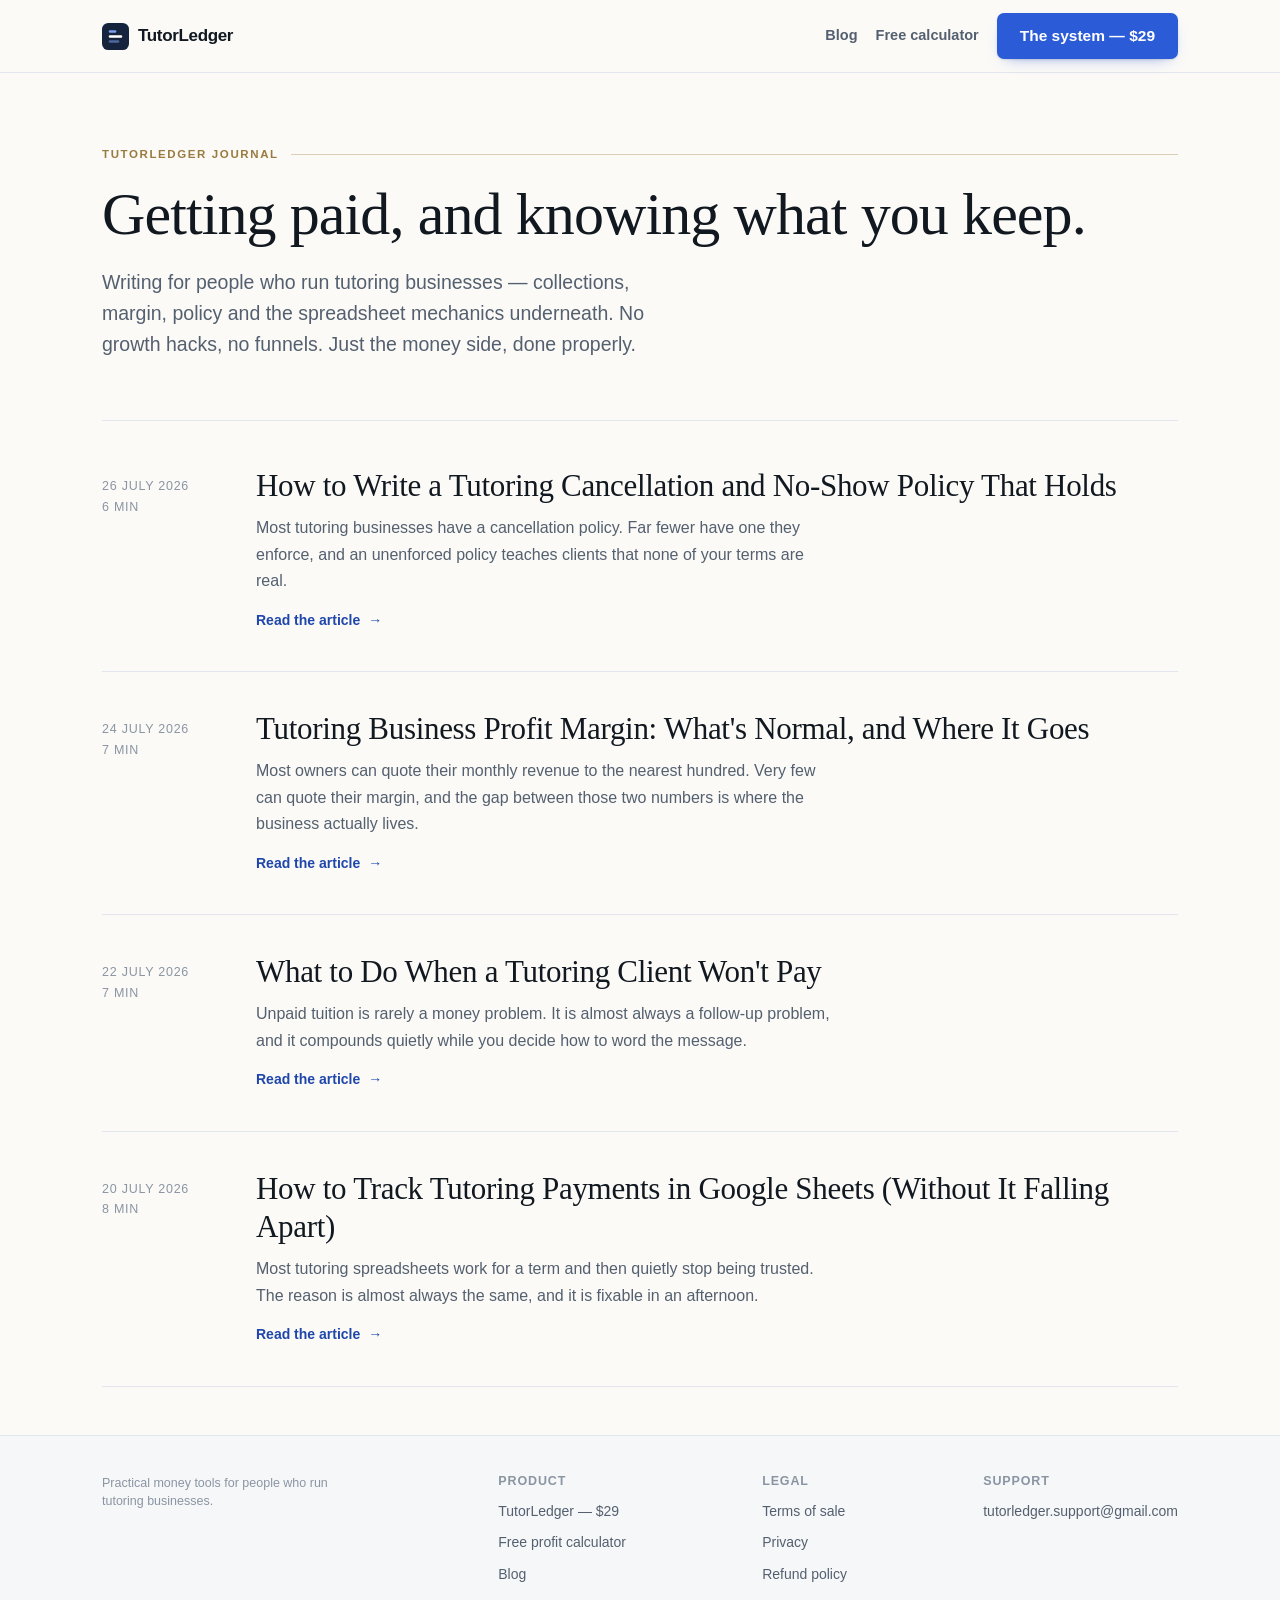
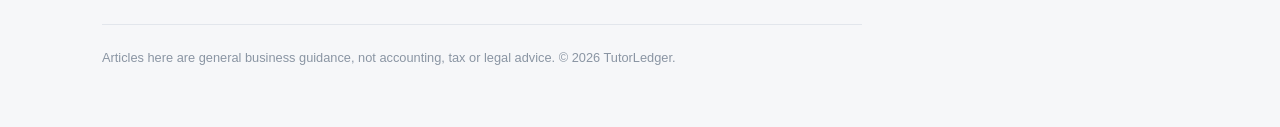
==== blog/index.html @ 0089ec77 "Add the blog: four articles, generator, sitemap Editorial finance rather than startup blog. A serif " ====
<!DOCTYPE html>
<html lang="en">
<head>
<meta charset="utf-8">
<meta name="viewport" content="width=device-width, initial-scale=1">
<title>Blog — TutorLedger</title>
<meta name="description" content="Practical writing on tuition, collections and margin for people who run tutoring businesses.">
<link rel="canonical" href="https://tutorledger.github.io/blog/">
<meta property="og:type" content="article">
<meta property="og:title" content="Blog — TutorLedger">
<meta property="og:description" content="Practical writing on tuition, collections and margin for people who run tutoring businesses.">
<meta property="og:url" content="https://tutorledger.github.io/blog/">
<meta property="og:image" content="https://tutorledger.github.io/assets/og-cover.png">
<meta name="twitter:card" content="summary_large_image">
<link rel="icon" href="../assets/logo.svg">
<link rel="stylesheet" href="../assets/tl.css?v=efbc4c7b">
<link rel="stylesheet" href="../assets/blog.css?v=c5a45bbe">

</head>
<body class="blog">
<div class="progress"></div>
<header class="site-head">
  <nav class="wrap nav">
    <a class="logo" href="../"><svg viewBox="0 0 32 32" width="27" height="27" aria-hidden="true"><rect width="32" height="32" rx="7.5" fill="#16233D"/><rect x="8" y="8.5" width="9" height="3" rx="1.5" fill="#7CA0F0"/><rect x="8" y="14.5" width="16" height="3" rx="1.5" fill="#FFFFFF"/><rect x="8" y="20.5" width="12.5" height="3" rx="1.5" fill="#7CA0F0" opacity=".55"/></svg> TutorLedger</a>
    <div class="nav-spacer"></div>
    <a class="navlink hide-sm" href="../blog/">Blog</a>
    <a class="navlink" href="../tutoring-profit-calculator/">Free calculator</a>
    <a class="btn glow" href="../">The system — $29</a>
  </nav>
</header>

<main class="wrap">
  <div class="blog-hero">
    <p class="kicker">TutorLedger Journal</p>
    <h1>Getting paid, and knowing what you keep.</h1>
    <p class="lede">Writing for people who run tutoring businesses — collections, margin, policy and
      the spreadsheet mechanics underneath. No growth hacks, no funnels. Just the money side, done
      properly.</p>
  </div>

  <div class="posts">
    <a class="post-card rise" href="tutoring-cancellation-no-show-policy/">
      <div class="when">26 July 2026<br>6 min</div>
      <div>
        <h2>How to Write a Tutoring Cancellation and No-Show Policy That Holds</h2>
        <p>Most tutoring businesses have a cancellation policy. Far fewer have one they enforce, and an unenforced policy teaches clients that none of your terms are real.</p>
        <span class="more">Read the article <span>&rarr;</span></span>
      </div>
    </a>
    <a class="post-card rise" href="tutoring-business-profit-margin/">
      <div class="when">24 July 2026<br>7 min</div>
      <div>
        <h2>Tutoring Business Profit Margin: What's Normal, and Where It Goes</h2>
        <p>Most owners can quote their monthly revenue to the nearest hundred. Very few can quote their margin, and the gap between those two numbers is where the business actually lives.</p>
        <span class="more">Read the article <span>&rarr;</span></span>
      </div>
    </a>
    <a class="post-card rise" href="client-wont-pay-tutoring/">
      <div class="when">22 July 2026<br>7 min</div>
      <div>
        <h2>What to Do When a Tutoring Client Won't Pay</h2>
        <p>Unpaid tuition is rarely a money problem. It is almost always a follow-up problem, and it compounds quietly while you decide how to word the message.</p>
        <span class="more">Read the article <span>&rarr;</span></span>
      </div>
    </a>
    <a class="post-card rise" href="track-tutoring-payments-google-sheets/">
      <div class="when">20 July 2026<br>8 min</div>
      <div>
        <h2>How to Track Tutoring Payments in Google Sheets (Without It Falling Apart)</h2>
        <p>Most tutoring spreadsheets work for a term and then quietly stop being trusted. The reason is almost always the same, and it is fixable in an afternoon.</p>
        <span class="more">Read the article <span>&rarr;</span></span>
      </div>
    </a>
  </div>
</main>

<footer class="site-foot">
  <div class="wrap">
    <div class="foot-grid">
      <div style="min-width:220px">
        <p class="tiny faint" style="max-width:260px">Practical money tools for people who run tutoring businesses.</p>
      </div>
      <div>
        <h4>Product</h4>
        <a href="../">TutorLedger — $29</a>
        <a href="../tutoring-profit-calculator/">Free profit calculator</a>
        <a href="../blog/">Blog</a>
      </div>
      <div>
        <h4>Legal</h4>
        <a href="../terms.html">Terms of sale</a>
        <a href="../privacy.html">Privacy</a>
        <a href="../refund-policy.html">Refund policy</a>
      </div>
      <div>
        <h4>Support</h4>
        <a href="mailto:tutorledger.support@gmail.com">tutorledger.support@gmail.com</a>
      </div>
    </div>
    <p class="legal">Articles here are general business guidance, not accounting, tax or legal advice.
      © <span id="yr">2026</span> TutorLedger.</p>
  </div>
</footer>
<script src="../assets/tl.js?v=0a86f0d6" defer></script>
<script src="../assets/blog.js?v=1a45f15f" defer></script>
<script>document.getElementById("yr").textContent=new Date().getFullYear();</script>
</body>
</html>
---- assets/tl.css ----
/* ============================================================
   TutorLedger — shared design system
   Sober / financial. Navy, graphite, sharp tables, generous air.
   ============================================================ */

:root{
  /* surfaces */
  --bg:#ffffff;
  --bg-alt:#f6f7f9;
  --bg-deep:#16233d;
  --card:#ffffff;
  --line:#e2e6ec;
  --line-soft:#eef1f5;

  /* ink */
  --ink:#111820;
  --ink-soft:#54606f;
  --ink-faint:#8a95a3;
  --ink-invert:#f2f5f9;

  /* brand */
  --navy:#16233d;
  --accent:#2b5bd7;
  --accent-ink:#1e46ab;
  --accent-soft:#eef3fd;

  /* semantic */
  --loss:#b3261e;
  --loss-bg:#fdf3f2;
  --gain:#12704a;
  --gain-bg:#f1f9f5;
  --warn:#8a5a00;

  --radius:10px;
  --radius-sm:7px;
  --maxw:1120px;
  --measure:700px;
  --shadow:0 1px 2px rgba(16,24,40,.05), 0 8px 24px -12px rgba(16,24,40,.12);
}

@media (prefers-color-scheme: dark){
  :root{
    --bg:#0d1117; --bg-alt:#131922; --bg-deep:#0a0f18; --card:#161d27;
    --line:#28313d; --line-soft:#1e2733;
    --ink:#e6ebf2; --ink-soft:#a0abb9; --ink-faint:#74808e; --ink-invert:#f2f5f9;
    --navy:#0a0f18; --accent:#7ca0f0; --accent-ink:#9db8f5; --accent-soft:#182238;
    --loss:#f08b84; --loss-bg:#2a1614; --gain:#5cc394; --gain-bg:#10241b;
    --warn:#d9a441;
    --shadow:0 1px 2px rgba(0,0,0,.4), 0 8px 24px -12px rgba(0,0,0,.6);
  }
}

*{box-sizing:border-box}
html{scroll-behavior:smooth}
body{
  margin:0; background:var(--bg); color:var(--ink);
  font:16px/1.65 -apple-system,BlinkMacSystemFont,"Segoe UI",Roboto,"Helvetica Neue",Arial,sans-serif;
  -webkit-font-smoothing:antialiased; text-rendering:optimizeLegibility;
}
/* height:auto is not optional here. The screenshots carry explicit width/height
   attributes so the browser can reserve space and avoid layout shift; without
   height:auto the width scales down on narrow screens while the height stays at
   the attribute value, and every image ends up vertically stretched. */
img,svg{max-width:100%; height:auto}
.wrap{max-width:var(--maxw); margin:0 auto; padding:0 22px}
.measure{max-width:var(--measure)}

/* ---------- type ---------- */
h1,h2,h3,h4{letter-spacing:-.021em; line-height:1.18; margin:0}
h1{font-size:clamp(30px,4.6vw,46px); font-weight:750}
h2{font-size:clamp(23px,3vw,31px); font-weight:700}
h3{font-size:19px; font-weight:650}
p{margin:0 0 1em}
.lede{font-size:clamp(16.5px,2vw,19.5px); color:var(--ink-soft); line-height:1.6}
.eyebrow{
  font-size:12px; font-weight:700; letter-spacing:.09em; text-transform:uppercase;
  color:var(--accent-ink); margin:0 0 12px;
}
.num{font-variant-numeric:tabular-nums}
.muted{color:var(--ink-soft)}
.faint{color:var(--ink-faint)}
.tiny{font-size:12.5px; line-height:1.5}

/* ---------- header / nav ---------- */
.site-head{
  position:sticky; top:0; z-index:40; background:color-mix(in srgb, var(--bg) 88%, transparent);
  backdrop-filter:saturate(180%) blur(10px); border-bottom:1px solid var(--line);
}
/* Horizontal padding is repeated from .wrap on purpose: .nav is also a .wrap,
   comes later in this file at the same specificity, and a bare `padding:13px 0`
   silently wiped it out — which pinned the logo to the left edge of the screen. */
.nav{display:flex; align-items:center; gap:18px; padding:13px 22px}
.logo{display:flex; align-items:center; gap:9px; text-decoration:none; color:var(--ink); font-weight:700; letter-spacing:-.02em; font-size:17px}
.logo svg{display:block; flex:none}
.nav-spacer{flex:1}
.nav a.navlink{color:var(--ink-soft); text-decoration:none; font-size:14.5px; font-weight:550}
.nav a.navlink:hover{color:var(--ink)}
@media (max-width:640px){ .nav a.navlink.hide-sm{display:none} }
/* Below 560px there is only room for the mark and the buy button. The free
   calculator keeps its own link in the hero and in the footer, so nothing is
   lost by dropping it from the bar. */
@media (max-width:560px){
  /* 22px matches .wrap so the mark lines up with the page content below it;
     the room comes from the tighter gap and the smaller button instead. */
  .nav{gap:12px; padding:11px 22px}
  .nav a.navlink{display:none}
  .nav .btn{padding:9px 15px; font-size:14px}
  .logo{font-size:16px; gap:8px}
  .logo svg{width:24px; height:24px}
}

/* ---------- buttons ---------- */
.btn{
  --glow:43,91,215;                      /* accent, as rgb triplet for rgba() */
  position:relative; overflow:hidden; isolation:isolate;
  display:inline-block; background:var(--accent); color:#fff; text-decoration:none;
  padding:12px 22px; border-radius:var(--radius-sm); font-weight:650; font-size:15.5px;
  border:1px solid transparent; cursor:pointer; font-family:inherit; line-height:1.3;
  white-space:nowrap;                    /* "Get it — $29" was wrapping to two lines */
  box-shadow:0 1px 2px rgba(16,24,40,.10), 0 6px 16px -9px rgba(var(--glow),.65);
  transition:filter .15s ease, transform .15s ease, box-shadow .25s ease;
}
.btn:hover{filter:brightness(1.07); transform:translateY(-1px);
  box-shadow:0 2px 4px rgba(16,24,40,.12), 0 12px 26px -10px rgba(var(--glow),.95)}
.btn:active{transform:translateY(1px)}
.btn:focus-visible{outline:3px solid rgba(var(--glow),.45); outline-offset:2px}
.btn.lg{padding:15px 30px; font-size:17px}
.btn.ghost{--glow:43,91,215; background:transparent; color:var(--accent-ink); border-color:var(--line); box-shadow:none}
.btn.ghost:hover{background:var(--accent-soft); box-shadow:none; transform:none}
.btn.onnavy{--glow:255,255,255; background:#fff; color:var(--navy)}

/* Emphasis for the buy buttons: a slow breathing glow plus a sheen that sweeps
   across every few seconds. Deliberately unhurried — this is a product people
   trust with money, and a button that flashes reads as a discount pop-up. */
@keyframes tl-breathe{
  0%,100%{box-shadow:0 1px 2px rgba(16,24,40,.10), 0 6px 16px -9px rgba(var(--glow),.60)}
  50%    {box-shadow:0 1px 2px rgba(16,24,40,.10), 0 12px 30px -9px rgba(var(--glow),1)}
}
@keyframes tl-sheen{
  0%, 78%  {transform:translateX(-130%) skewX(-18deg)}
  92%, 100%{transform:translateX(130%)  skewX(-18deg)}
}
.btn.glow{animation:tl-breathe 3.4s ease-in-out infinite}
.btn.glow::after{
  content:""; position:absolute; top:-2px; bottom:-2px; left:0; width:42%;
  background:linear-gradient(90deg, transparent, rgba(255,255,255,.38), transparent);
  transform:translateX(-130%) skewX(-18deg);
  animation:tl-sheen 5.5s ease-in-out infinite;
  pointer-events:none;
}
.btn.glow.onnavy::after{background:linear-gradient(90deg, transparent, rgba(43,91,215,.20), transparent)}

/* Two buttons side by side. A margin on the second one only works while they
   share a line — as soon as they wrap it pushes the lower button out of line
   with everything else in the column. Gap handles both directions. */
.btnrow{display:flex; flex-wrap:wrap; gap:10px; margin:0 0 18px}
@media (max-width:520px){
  .btnrow{flex-direction:column; align-items:stretch}
  .btnrow .btn{text-align:center}
}

/* ---------- sections ---------- */
section{padding:64px 0}
section.tight{padding:44px 0}
section.alt{background:var(--bg-alt); border-block:1px solid var(--line)}
section.deep{background:var(--bg-deep); color:var(--ink-invert); border:0}
section.deep h2, section.deep h3{color:#fff}
section.deep p{color:#c3cddb}
.sec-head{max-width:var(--measure); margin-bottom:34px}

/* ---------- cards & grids ---------- */
.card{background:var(--card); border:1px solid var(--line); border-radius:var(--radius); padding:24px}
.card.pad-sm{padding:18px}
.grid{display:grid; gap:18px}
.g2{grid-template-columns:repeat(2,1fr)}
.g3{grid-template-columns:repeat(3,1fr)}
.g4{grid-template-columns:repeat(4,1fr)}
@media (max-width:900px){ .g3,.g4{grid-template-columns:repeat(2,1fr)} }
@media (max-width:640px){ .g2,.g3,.g4{grid-template-columns:1fr} }

/* ---------- tables ---------- */
.tablewrap{overflow-x:auto; -webkit-overflow-scrolling:touch; border:1px solid var(--line); border-radius:var(--radius)}
table{border-collapse:collapse; width:100%; min-width:520px; font-size:14.8px}
th,td{padding:12px 15px; text-align:left; border-bottom:1px solid var(--line-soft)}
thead th{background:var(--bg-alt); font-size:12.5px; letter-spacing:.05em; text-transform:uppercase; color:var(--ink-soft); font-weight:700}
tbody tr:last-child td{border-bottom:0}
td.c,th.c{text-align:center}
.yes{color:var(--gain); font-weight:700}
.no{color:var(--ink-faint)}
.hl{background:var(--accent-soft)}

/* ---------- misc ---------- */
.pill{display:inline-block; font-size:12.5px; font-weight:650; padding:4px 10px; border-radius:999px; background:var(--accent-soft); color:var(--accent-ink)}
.pill.gain{background:var(--gain-bg); color:var(--gain)}
.pill.warn{background:#fdf6e7; color:var(--warn)}
.rule{height:1px; background:var(--line); border:0; margin:34px 0}
ul.ticks{list-style:none; padding:0; margin:0}
ul.ticks li{position:relative; padding-left:27px; margin-bottom:11px; color:var(--ink-soft)}
ul.ticks li::before{
  content:""; position:absolute; left:0; top:.52em; width:15px; height:8px;
  border-left:2.2px solid var(--gain); border-bottom:2.2px solid var(--gain);
  transform:rotate(-45deg); border-radius:1px;
}
ul.crosses{list-style:none; padding:0; margin:0}
ul.crosses li{position:relative; padding-left:27px; margin-bottom:11px; color:var(--ink-soft)}
ul.crosses li::before{content:"\00d7"; position:absolute; left:4px; top:-1px; color:var(--ink-faint); font-size:19px; font-weight:700}

.trustbar{display:flex; flex-wrap:wrap; gap:10px 22px; align-items:center; font-size:13.5px; color:var(--ink-soft)}
.trustbar span{display:inline-flex; align-items:center; gap:7px}
.trustbar svg{flex:none; color:var(--gain)}

details.faq{border-bottom:1px solid var(--line); padding:4px 0}
details.faq summary{
  cursor:pointer; padding:15px 30px 15px 0; font-weight:650; font-size:16.5px;
  list-style:none; position:relative;
}
details.faq summary::-webkit-details-marker{display:none}
details.faq summary::after{
  content:"+"; position:absolute; right:4px; top:13px; font-size:22px; font-weight:400;
  color:var(--ink-faint); transition:transform .2s ease;
}
details.faq[open] summary::after{transform:rotate(45deg)}
details.faq .a{padding:0 30px 16px 0; color:var(--ink-soft); max-width:var(--measure)}
details.faq .a p:last-child{margin-bottom:0}

.guarantee{
  border:2px solid var(--gain); background:var(--gain-bg); border-radius:var(--radius);
  padding:26px; max-width:var(--measure);
}
.guarantee h3{color:var(--gain); margin-bottom:8px}

.price{display:flex; align-items:baseline; gap:12px; flex-wrap:wrap}
.price .now{font-size:40px; font-weight:750; letter-spacing:-.03em}
.price .was{font-size:20px; color:var(--ink-faint); text-decoration:line-through}

.shot{
  border:1px solid var(--line); border-radius:var(--radius); overflow:hidden;
  background:var(--bg-alt); box-shadow:var(--shadow);
}
.shot .bar{display:flex; gap:6px; padding:10px 13px; border-bottom:1px solid var(--line); background:var(--card)}
.shot .bar i{width:10px; height:10px; border-radius:50%; background:var(--line); display:block}
.shot .body{padding:0}
.shot img{display:block; width:100%; height:auto}
/* A spreadsheet screenshot squeezed into 330px is unreadable, and the whole
   point of showing it is that the reader can see the numbers. Below 760px the
   image keeps a legible minimum width and scrolls inside its own frame — the
   page itself never scrolls sideways. */
@media (max-width:760px){
  .shot .body{overflow-x:auto; -webkit-overflow-scrolling:touch}
  /* A fixed width, not min-width: with width:auto the image renders at its full
     intrinsic 2152px and the reader has six viewports to swipe through. 680px
     keeps the numbers readable at a little under two swipes. */
  .shot img{width:680px; max-width:none}
  .shot.fit img{width:100%; min-width:0}
  .shot .body::-webkit-scrollbar{height:8px}
  .shot .body::-webkit-scrollbar-thumb{background:var(--line); border-radius:4px}
  .shot figcaption::after{
    content:" — swipe the image sideways to read it";
    color:var(--ink-faint); font-style:italic;
  }
}
.shot .placeholder{
  padding:52px 22px; text-align:center; color:var(--ink-faint); font-size:14px;
  border:2px dashed var(--line); margin:16px; border-radius:8px;
}
.shot figcaption{padding:12px 15px; font-size:13.5px; color:var(--ink-soft); border-top:1px solid var(--line); background:var(--card)}

/* ---------- footer ---------- */
.site-foot{background:var(--bg-alt); border-top:1px solid var(--line); padding:38px 0 46px; margin-top:8px}
.foot-grid{display:flex; flex-wrap:wrap; gap:26px 44px; justify-content:space-between}
.site-foot a{color:var(--ink-soft); text-decoration:none; font-size:14px; display:block; margin-bottom:8px}
.site-foot a:hover{color:var(--ink); text-decoration:underline}
.site-foot h4{font-size:12.5px; text-transform:uppercase; letter-spacing:.07em; color:var(--ink-faint); margin-bottom:12px}
.legal{margin-top:30px; padding-top:22px; border-top:1px solid var(--line); color:var(--ink-faint); font-size:12.8px; max-width:760px}

/* ---------- scroll reveal (respects reduced motion) ---------- */
.reveal{opacity:0; transform:translateY(14px); transition:opacity .5s ease, transform .5s ease}
.reveal.in{opacity:1; transform:none}
@media (prefers-reduced-motion: reduce){
  html{scroll-behavior:auto}
  .reveal{opacity:1 !important; transform:none !important; transition:none}
  .btn{transition:none}
  /* Keep the emphasis, drop the movement: a static glow, no breathing, no sheen. */
  .btn.glow{animation:none; box-shadow:0 2px 4px rgba(16,24,40,.12), 0 10px 26px -9px rgba(var(--glow),.95)}
  .btn.glow::after{display:none}
  .btn:hover{transform:none}
}

/* ---------- long-form article ---------- */
article.prose{max-width:var(--measure)}
article.prose h2{margin:40px 0 12px}
article.prose h3{margin:28px 0 8px}
article.prose p,article.prose li{color:var(--ink-soft)}
article.prose strong{color:var(--ink); font-weight:650}
article.prose ul{padding-left:21px}
article.prose li{margin-bottom:7px}
---- assets/blog.css ----
/* ============================================================
   TutorLedger — blog
   Editorial finance, not startup blog. A serif for the headlines,
   warm paper instead of flat white, brass hairlines, and motion
   that serves reading rather than decorating it.
   Extends tl.css; never loaded on its own.
   ============================================================ */

:root{
  --paper:#FBFAF7;          /* warm off-white — flat #fff reads clinical */
  --paper-deep:#F4F1EA;
  --brass:#9A7B3F;          /* hairlines, kickers, drop cap */
  --brass-soft:#EFE7D6;
  --serif:Georgia,"Iowan Old Style","Palatino Linotype",Palatino,"Times New Roman",serif;
  --measure-read:37rem;     /* ~68 characters — the comfortable line */
}
@media (prefers-color-scheme: dark){
  :root{
    --paper:#0F1319; --paper-deep:#141A22;
    --brass:#C9A55E; --brass-soft:#241E12;
  }
}
:root[data-theme="light"]{ --paper:#FBFAF7; --paper-deep:#F4F1EA; --brass:#9A7B3F; --brass-soft:#EFE7D6 }
:root[data-theme="dark"]{ --paper:#0F1319; --paper-deep:#141A22; --brass:#C9A55E; --brass-soft:#241E12 }

body.blog{background:var(--paper)}
body.blog .site-head{background:color-mix(in srgb, var(--paper) 88%, transparent)}

/* ---------- reading progress ---------- */
.progress{
  position:fixed; top:0; left:0; height:2px; width:0;
  background:linear-gradient(90deg, var(--brass), var(--accent));
  z-index:60; transition:width .12s linear;
}
@media (prefers-reduced-motion: reduce){ .progress{transition:none} }

/* ---------- shared editorial bits ---------- */
.kicker{
  font-family:inherit; font-size:11.5px; font-weight:700; letter-spacing:.14em;
  text-transform:uppercase; color:var(--brass); display:flex; align-items:center; gap:12px;
  margin:0 0 18px;
}
.kicker::after{content:""; flex:1; height:1px; background:var(--brass); opacity:.35}

.rule-brass{border:0; height:1px; background:var(--brass); opacity:.3; margin:44px 0}

/* ---------- index ---------- */
.blog-hero{padding:72px 0 40px; border-bottom:1px solid var(--line)}
.blog-hero h1{font-family:var(--serif); font-size:clamp(38px,6vw,60px); font-weight:400; letter-spacing:-.015em; line-height:1.08}
.blog-hero .lede{margin-top:20px; max-width:34rem; font-size:clamp(17px,2vw,19.5px)}

.posts{display:grid; gap:0; padding:8px 0 40px}
.post-card{
  display:grid; grid-template-columns:120px 1fr; gap:34px; align-items:start;
  padding:38px 0; border-bottom:1px solid var(--line);
  text-decoration:none; color:inherit; position:relative;
}
@media (max-width:720px){ .post-card{grid-template-columns:1fr; gap:12px; padding:30px 0} }
.post-card .when{
  font-size:12.5px; letter-spacing:.06em; text-transform:uppercase; color:var(--ink-faint);
  padding-top:9px; white-space:nowrap;
}
.post-card h2{
  font-family:var(--serif); font-weight:400; font-size:clamp(24px,3vw,31px);
  line-height:1.24; letter-spacing:-.01em; margin:0 0 10px;
  transition:color .2s ease;
}
.post-card p{color:var(--ink-soft); margin:0; max-width:36rem; font-size:16px}
.post-card .more{
  display:inline-flex; align-items:center; gap:8px; margin-top:14px;
  font-size:14px; font-weight:650; color:var(--accent-ink);
}
.post-card .more span{transition:transform .25s cubic-bezier(.2,.7,.3,1)}
.post-card:hover h2{color:var(--accent-ink)}
.post-card:hover .more span{transform:translateX(6px)}
.post-card::before{
  content:""; position:absolute; left:-24px; right:-24px; top:8px; bottom:8px;
  background:var(--paper-deep); border-radius:12px; opacity:0;
  transition:opacity .25s ease; z-index:-1;
}
.post-card:hover::before{opacity:1}

/* ---------- article ---------- */
.article-head{padding:64px 0 0}
.article-head h1{
  font-family:var(--serif); font-weight:400; letter-spacing:-.016em;
  font-size:clamp(33px,5.2vw,52px); line-height:1.1; max-width:24ch;
}
.article-head .standfirst{
  font-family:var(--serif); font-size:clamp(18px,2.3vw,22px); line-height:1.55;
  color:var(--ink-soft); margin-top:22px; max-width:32rem;
}
.byline{
  display:flex; flex-wrap:wrap; gap:8px 20px; align-items:center;
  margin-top:30px; padding-top:20px; border-top:1px solid var(--line);
  font-size:13.5px; color:var(--ink-faint);
}
.byline b{color:var(--ink-soft); font-weight:600}

.layout{display:grid; grid-template-columns:1fr minmax(0,var(--measure-read)) 1fr; gap:40px; padding:44px 0 24px}
.layout > .toc{grid-column:1}
.layout > .prose{grid-column:2}
@media (max-width:1080px){
  .layout{grid-template-columns:1fr; gap:0}
  .layout > .toc{grid-column:1; position:static; margin-bottom:30px}
  .layout > .prose{grid-column:1}
}

.toc{position:sticky; top:96px; align-self:start; font-size:13.5px}
.toc h4{font-size:11px; letter-spacing:.13em; text-transform:uppercase; color:var(--brass); margin:0 0 14px}
.toc a{
  display:block; color:var(--ink-faint); text-decoration:none; padding:6px 0 6px 14px;
  border-left:2px solid var(--line); line-height:1.4;
  transition:color .2s ease, border-color .2s ease;
}
.toc a:hover{color:var(--ink-soft)}
.toc a.on{color:var(--ink); border-color:var(--brass); font-weight:600}
@media (max-width:1080px){
  .toc{border:1px solid var(--line); border-radius:10px; padding:18px 20px; background:var(--paper-deep)}
  .toc a{border-left:0; padding:5px 0}
}

article.post{font-size:18px; line-height:1.78; color:var(--ink-soft); max-width:var(--measure-read)}
article.post > p{margin:0 0 1.35em}
article.post h2{
  font-family:var(--serif); font-weight:400; font-size:clamp(25px,3.4vw,33px);
  line-height:1.24; letter-spacing:-.012em; color:var(--ink);
  margin:2.4em 0 .6em; scroll-margin-top:100px;
}
article.post h3{font-size:19.5px; font-weight:700; color:var(--ink); margin:2em 0 .5em; letter-spacing:-.005em}
article.post strong{color:var(--ink); font-weight:650}
article.post a{color:var(--accent-ink); text-decoration:underline; text-underline-offset:3px; text-decoration-thickness:1px}
article.post ul,article.post ol{padding-left:1.3em; margin:0 0 1.35em}
article.post li{margin-bottom:.6em}
article.post li::marker{color:var(--brass)}

/* first paragraph gets a drop cap — one editorial signal, used once */
article.post > p.opening::first-letter{
  float:left; font-family:var(--serif); font-size:4.1em; line-height:.82;
  padding:.06em .1em 0 0; color:var(--brass); font-weight:400;
}

blockquote.pull{
  margin:2.2em 0; padding:0 0 0 26px; border-left:2px solid var(--brass);
  font-family:var(--serif); font-size:clamp(20px,2.6vw,25px); line-height:1.45;
  color:var(--ink); font-style:italic;
}
blockquote.pull cite{display:block; margin-top:12px; font:600 13.5px/1.5 inherit; font-style:normal; color:var(--ink-faint)}

.callout{
  margin:2.2em 0; padding:22px 24px; border-radius:10px;
  background:var(--paper-deep); border:1px solid var(--line); border-left:3px solid var(--brass);
  font-size:16.5px; line-height:1.65;
}
.callout p:last-child{margin-bottom:0}
.callout .label{
  display:block; font-size:11px; letter-spacing:.13em; text-transform:uppercase;
  color:var(--brass); font-weight:700; margin-bottom:8px;
}

article.post .tablewrap{margin:2em 0}
article.post table{font-size:15.5px}

.figures{display:grid; grid-template-columns:repeat(auto-fit,minmax(150px,1fr)); gap:1px; background:var(--line);
  border:1px solid var(--line); border-radius:10px; overflow:hidden; margin:2.2em 0}
.figures div{background:var(--paper); padding:20px 22px}
.figures .n{font-size:clamp(26px,4vw,34px); font-weight:700; letter-spacing:-.02em; color:var(--ink); font-variant-numeric:tabular-nums}
.figures .n.loss{color:var(--loss)}
.figures .k{display:block; font-size:12.5px; color:var(--ink-faint); margin-top:6px; line-height:1.4}

/* in-article CTA — quiet, not a banner */
.inline-cta{
  margin:2.6em 0; padding:26px 28px; border-radius:12px;
  background:var(--bg-deep); color:#dfe6f0;
}
.inline-cta h3{font-family:var(--serif); font-weight:400; font-size:23px; color:#fff; margin:0 0 8px; letter-spacing:-.01em}
.inline-cta p{margin:0 0 16px; font-size:15.5px; color:#adbccf; line-height:1.6}
.inline-cta .btn{--glow:255,255,255}

.article-foot{border-top:1px solid var(--line); margin-top:40px; padding:34px 0 0}
.related{display:grid; grid-template-columns:repeat(auto-fit,minmax(240px,1fr)); gap:20px; margin-top:20px}
.related a{
  display:block; text-decoration:none; color:inherit; padding:20px 22px;
  border:1px solid var(--line); border-radius:10px; background:var(--paper);
  transition:transform .22s cubic-bezier(.2,.7,.3,1), box-shadow .22s ease, border-color .22s ease;
}
.related a:hover{transform:translateY(-3px); box-shadow:var(--shadow); border-color:var(--brass)}
.related b{display:block; font-family:var(--serif); font-weight:400; font-size:18px; line-height:1.3; color:var(--ink); margin-bottom:6px}
.related span{font-size:13.5px; color:var(--ink-faint)}

/* ---------- motion ---------- */
.rise{opacity:0; transform:translateY(16px); transition:opacity .55s cubic-bezier(.2,.7,.3,1), transform .55s cubic-bezier(.2,.7,.3,1)}
.rise.in{opacity:1; transform:none}
@media (prefers-reduced-motion: reduce){
  .rise{opacity:1 !important; transform:none !important; transition:none}
  .post-card .more span,.related a{transition:none}
  .related a:hover{transform:none}
}
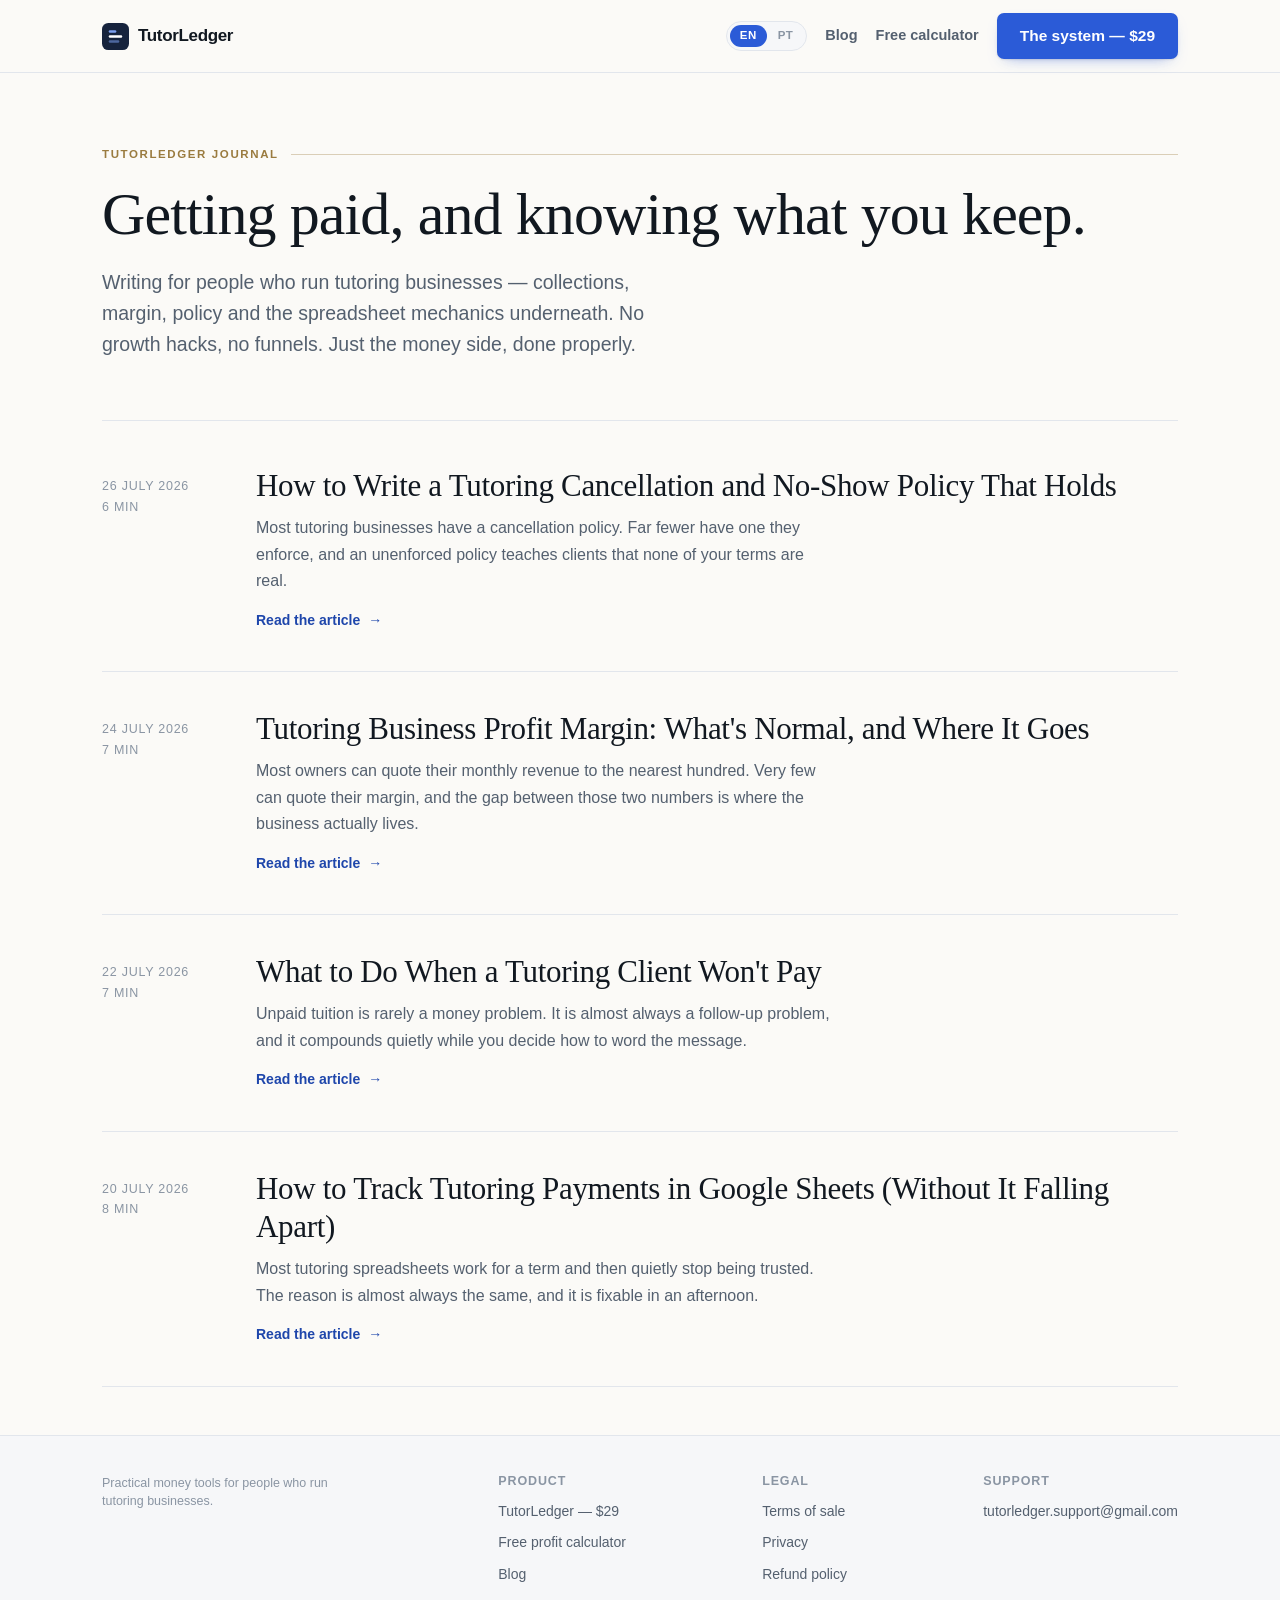
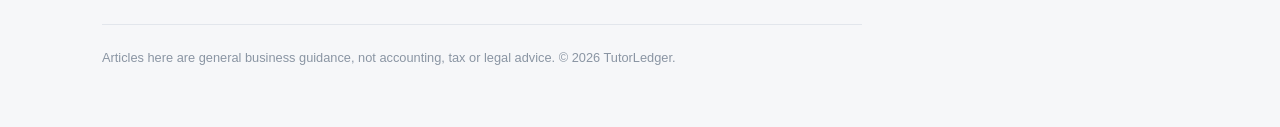
==== commit dc4e16d6: "Add an EN/PT toggle to the header English stays in the HTML and remains what Google indexes: no seco" ====
--- a/blog/index.html
+++ b/blog/index.html
@@ -13,7 +13,7 @@
 <meta property="og:image" content="https://tutorledger.github.io/assets/og-cover.png">
 <meta name="twitter:card" content="summary_large_image">
 <link rel="icon" href="../assets/logo.svg">
-<link rel="stylesheet" href="../assets/tl.css?v=efbc4c7b">
+<link rel="stylesheet" href="../assets/tl.css?v=bcbf83be">
 <link rel="stylesheet" href="../assets/blog.css?v=c5a45bbe">
 
 </head>
@@ -104,5 +104,6 @@
 <script src="../assets/tl.js?v=0a86f0d6" defer></script>
 <script src="../assets/blog.js?v=1a45f15f" defer></script>
 <script>document.getElementById("yr").textContent=new Date().getFullYear();</script>
+<script src="../assets/i18n.js?v=7a8b3085" defer></script>
 </body>
 </html>
--- a/assets/tl.css
+++ b/assets/tl.css
@@ -109,6 +109,31 @@
   .logo svg{width:24px; height:24px}
 }
 
+/* ---------- language toggle ---------- */
+.langtoggle{
+  /* sits immediately after .nav-spacer, so no margin trickery is needed */
+  display:inline-flex; align-items:center; gap:1px; flex:none;
+  background:var(--bg-alt); border:1px solid var(--line); border-radius:999px;
+  padding:3px; cursor:pointer; font-family:inherit; line-height:1;
+}
+.langtoggle span{
+  padding:5px 10px; border-radius:999px; font-size:11.5px; font-weight:700;
+  letter-spacing:.04em; color:var(--ink-faint); transition:background .18s ease, color .18s ease;
+}
+.langtoggle span.on{background:var(--accent); color:#fff}
+.langtoggle:hover{border-color:var(--accent)}
+.langtoggle:focus-visible{outline:3px solid var(--accent-soft); outline-offset:2px}
+@media (max-width:560px){ .langtoggle span{padding:5px 8px; font-size:11px} }
+
+#tl-lang-note{
+  background:var(--warn-bg,#FFF4DE); border-bottom:1px solid var(--line);
+  color:var(--warn,#8A5A00); font-size:13.5px; line-height:1.5;
+}
+#tl-lang-note .wrap{padding-top:11px; padding-bottom:11px}
+@media (prefers-color-scheme: dark){
+  #tl-lang-note{background:#2A2113; color:#D9A441}
+}
+
 /* ---------- buttons ---------- */
 .btn{
   --glow:43,91,215;                      /* accent, as rgb triplet for rgba() */
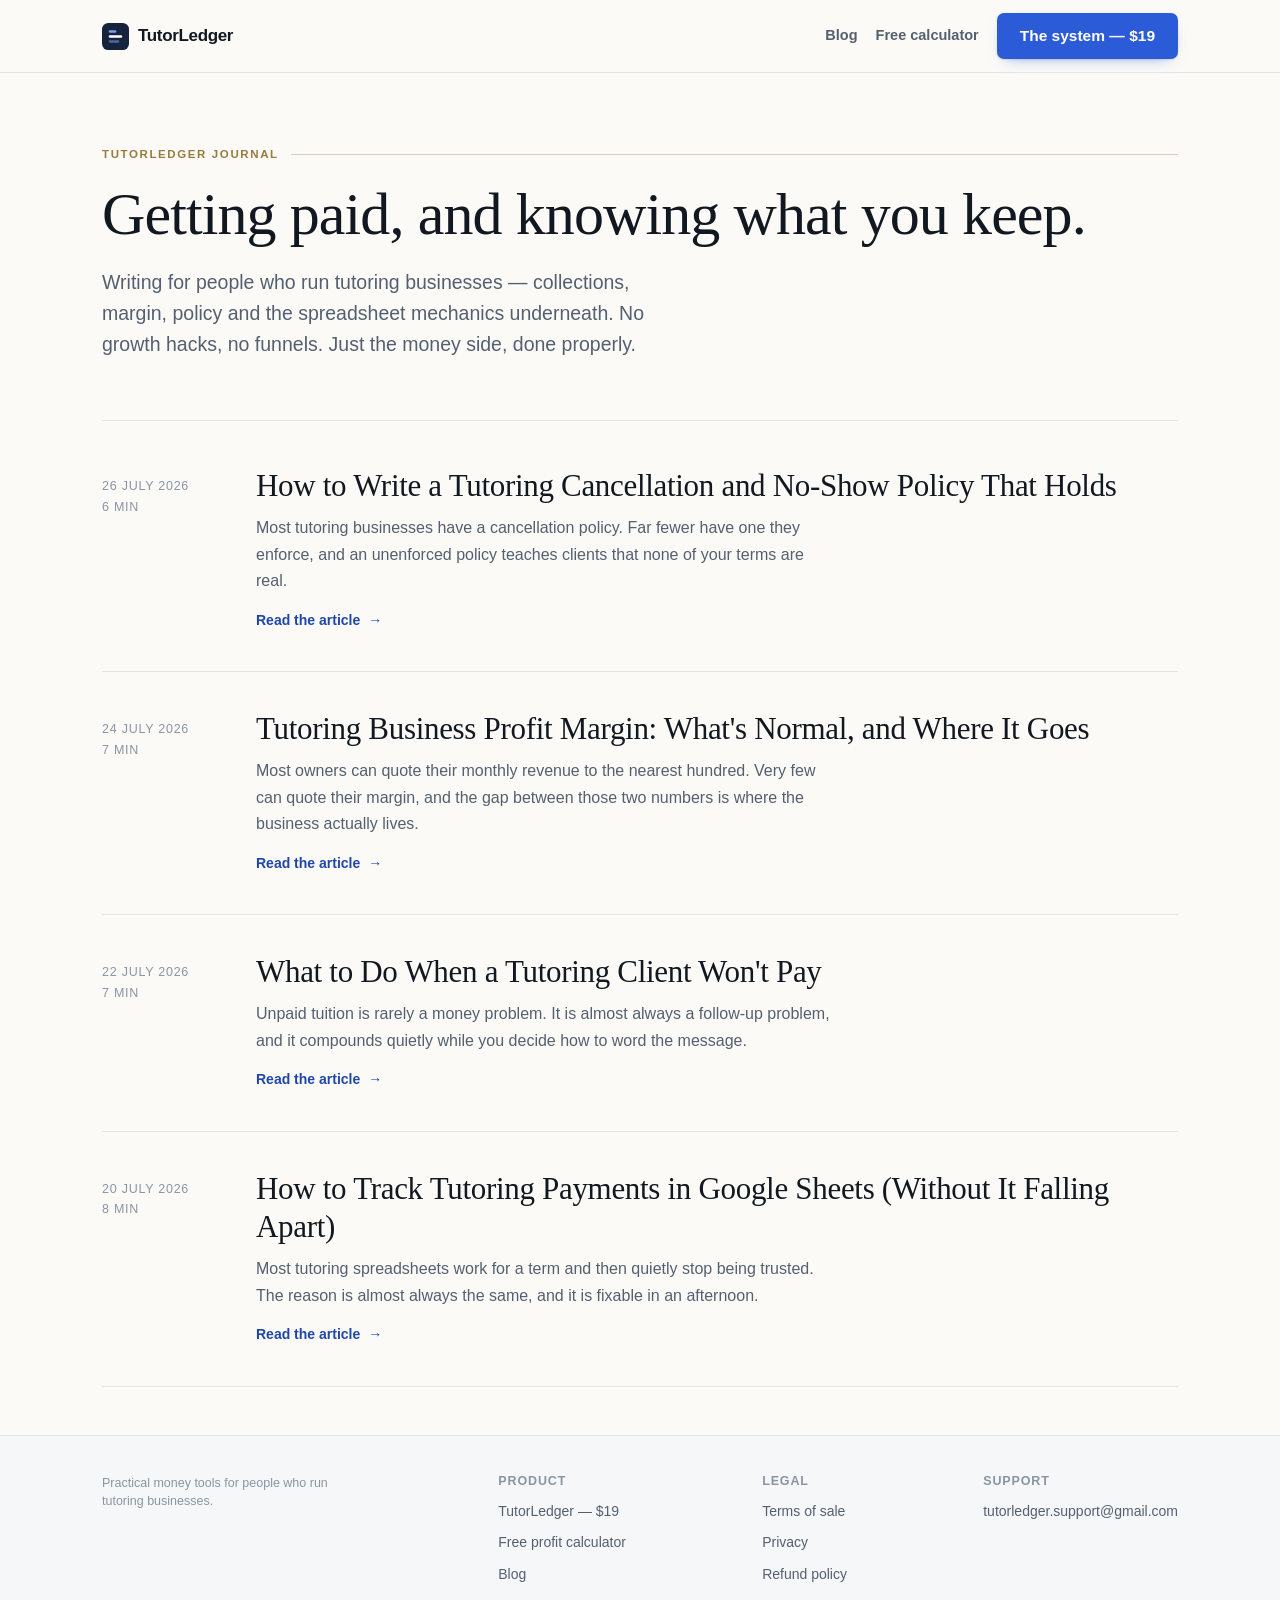
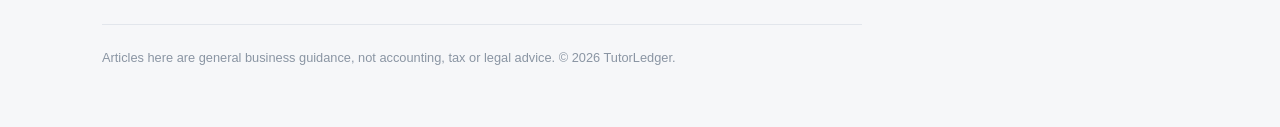
==== commit 60a3f214: "Sell through Etsy, drop the translation layer Etsy replaces Paddle as the sales channel: it is the o" ====
--- a/blog/index.html
+++ b/blog/index.html
@@ -13,7 +13,7 @@
 <meta property="og:image" content="https://tutorledger.github.io/assets/og-cover.png">
 <meta name="twitter:card" content="summary_large_image">
 <link rel="icon" href="../assets/logo.svg">
-<link rel="stylesheet" href="../assets/tl.css?v=bcbf83be">
+<link rel="stylesheet" href="../assets/tl.css?v=08d404c8">
 <link rel="stylesheet" href="../assets/blog.css?v=c5a45bbe">
 
 </head>
@@ -25,7 +25,7 @@
     <div class="nav-spacer"></div>
     <a class="navlink hide-sm" href="../blog/">Blog</a>
     <a class="navlink" href="../tutoring-profit-calculator/">Free calculator</a>
-    <a class="btn glow" href="../">The system — $29</a>
+    <a class="btn glow" href="../">The system — $19</a>
   </nav>
 </header>
 
@@ -82,7 +82,7 @@
       </div>
       <div>
         <h4>Product</h4>
-        <a href="../">TutorLedger — $29</a>
+        <a href="../">TutorLedger — $19</a>
         <a href="../tutoring-profit-calculator/">Free profit calculator</a>
         <a href="../blog/">Blog</a>
       </div>
@@ -101,9 +101,8 @@
       © <span id="yr">2026</span> TutorLedger.</p>
   </div>
 </footer>
-<script src="../assets/tl.js?v=0a86f0d6" defer></script>
-<script src="../assets/blog.js?v=1a45f15f" defer></script>
+<script src="../assets/tl.js?v=f6b3a63f" defer></script>
+<script src="../assets/blog.js?v=9f9845e4" defer></script>
 <script>document.getElementById("yr").textContent=new Date().getFullYear();</script>
-<script src="../assets/i18n.js?v=7a8b3085" defer></script>
 </body>
 </html>
--- a/assets/tl.css
+++ b/assets/tl.css
@@ -109,31 +109,6 @@
   .logo svg{width:24px; height:24px}
 }
 
-/* ---------- language toggle ---------- */
-.langtoggle{
-  /* sits immediately after .nav-spacer, so no margin trickery is needed */
-  display:inline-flex; align-items:center; gap:1px; flex:none;
-  background:var(--bg-alt); border:1px solid var(--line); border-radius:999px;
-  padding:3px; cursor:pointer; font-family:inherit; line-height:1;
-}
-.langtoggle span{
-  padding:5px 10px; border-radius:999px; font-size:11.5px; font-weight:700;
-  letter-spacing:.04em; color:var(--ink-faint); transition:background .18s ease, color .18s ease;
-}
-.langtoggle span.on{background:var(--accent); color:#fff}
-.langtoggle:hover{border-color:var(--accent)}
-.langtoggle:focus-visible{outline:3px solid var(--accent-soft); outline-offset:2px}
-@media (max-width:560px){ .langtoggle span{padding:5px 8px; font-size:11px} }
-
-#tl-lang-note{
-  background:var(--warn-bg,#FFF4DE); border-bottom:1px solid var(--line);
-  color:var(--warn,#8A5A00); font-size:13.5px; line-height:1.5;
-}
-#tl-lang-note .wrap{padding-top:11px; padding-bottom:11px}
-@media (prefers-color-scheme: dark){
-  #tl-lang-note{background:#2A2113; color:#D9A441}
-}
-
 /* ---------- buttons ---------- */
 .btn{
   --glow:43,91,215;                      /* accent, as rgb triplet for rgba() */
